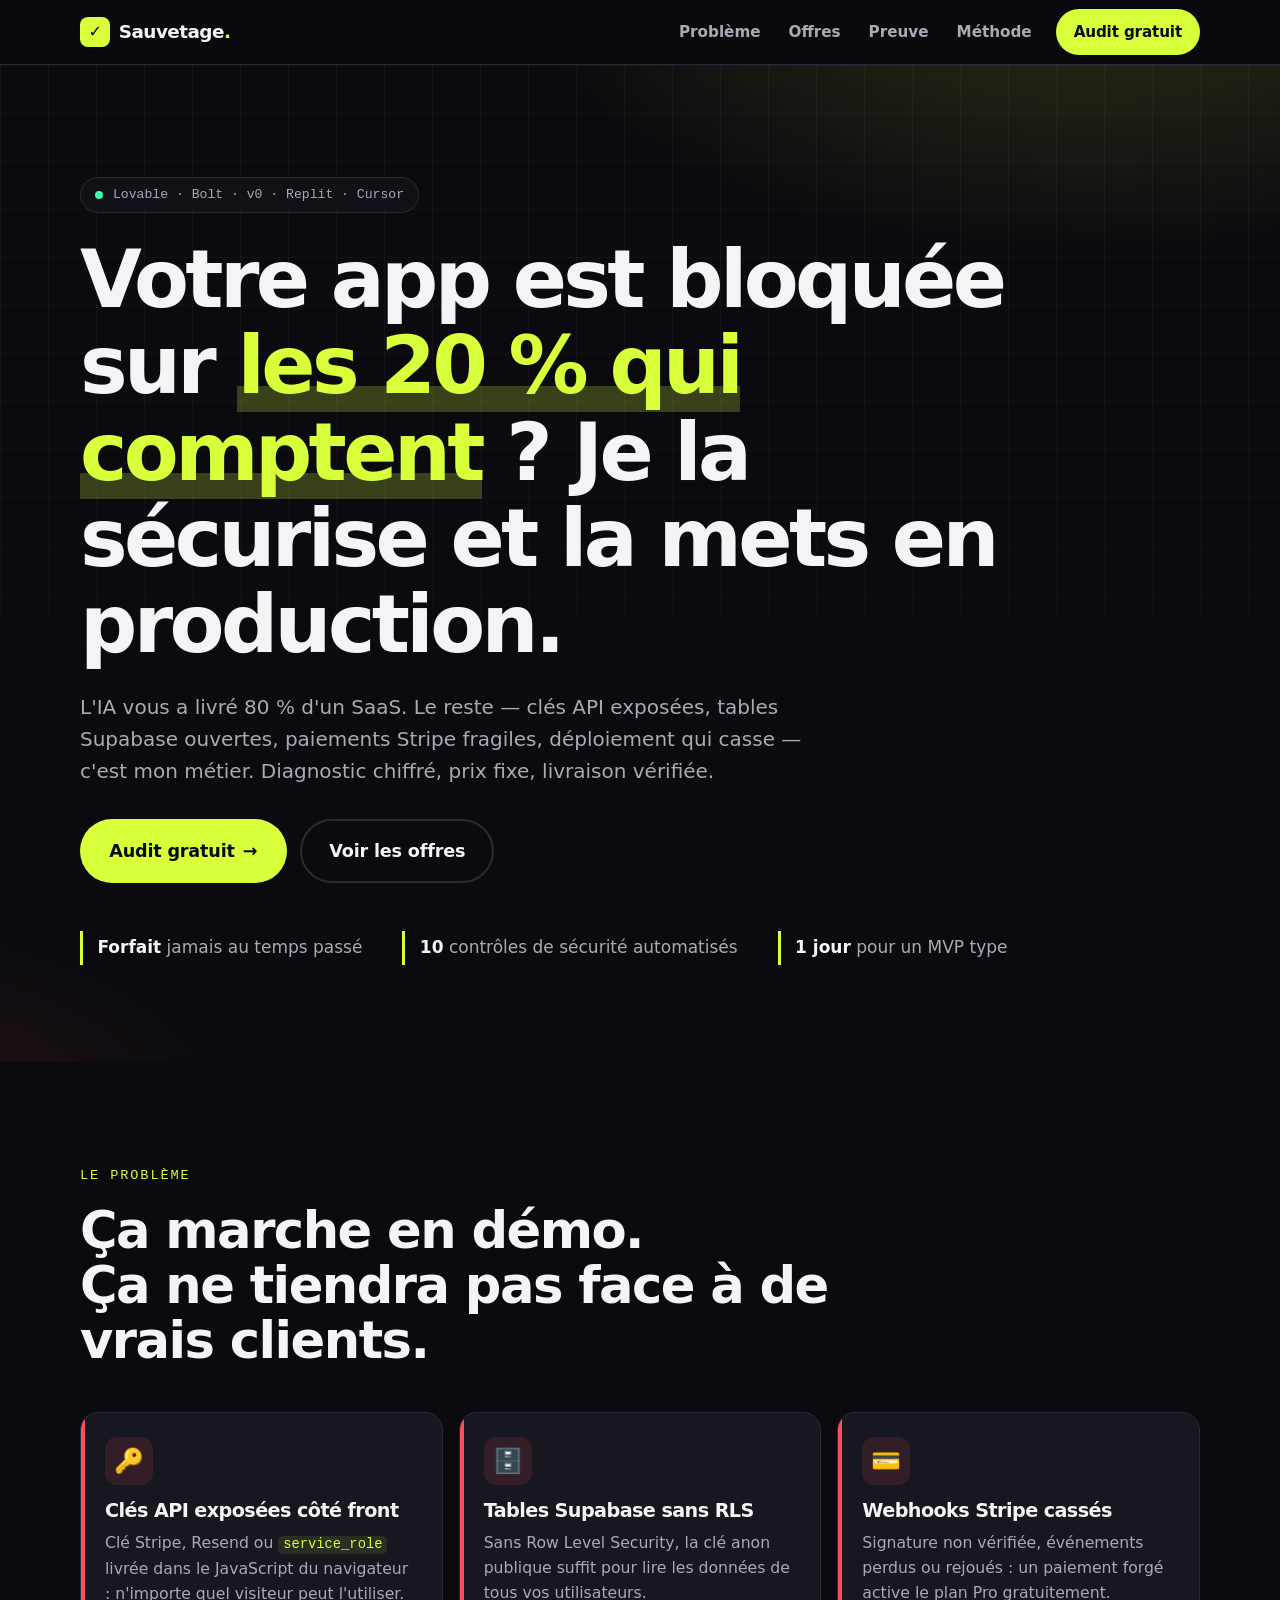
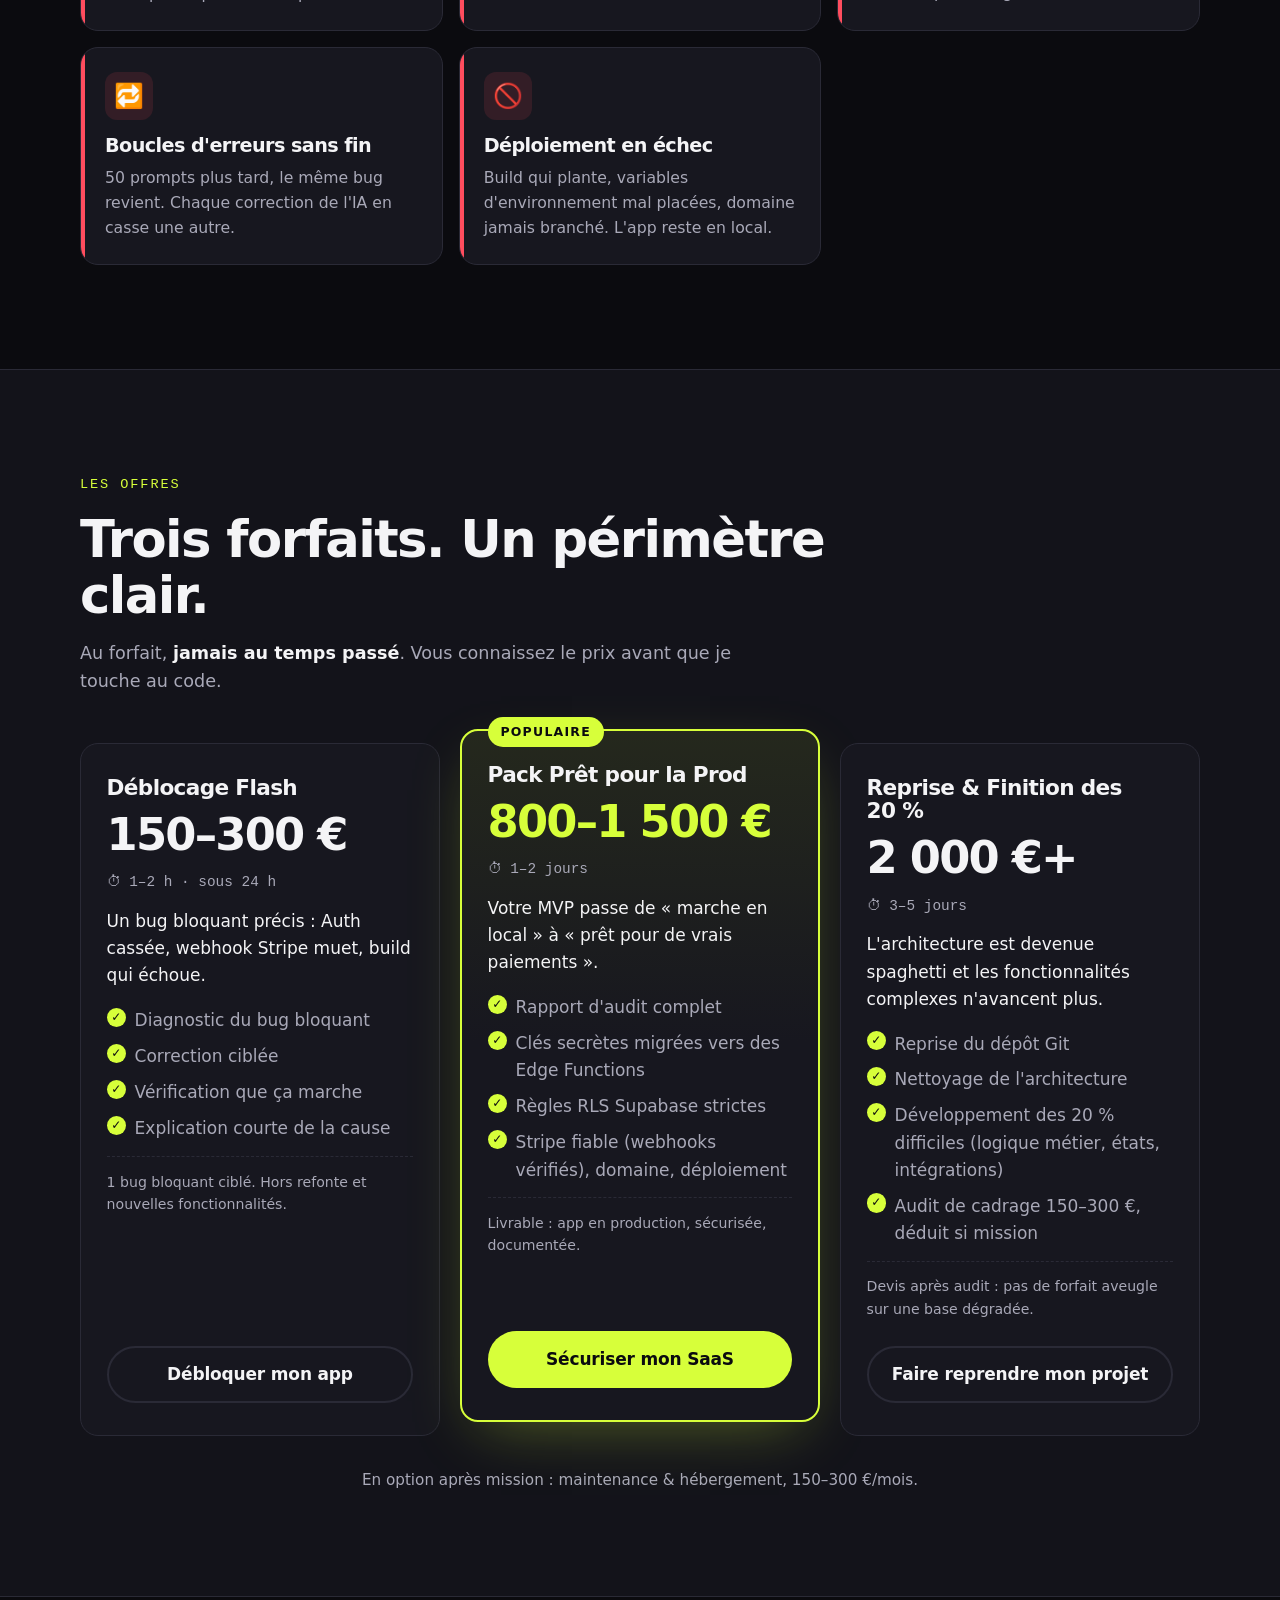
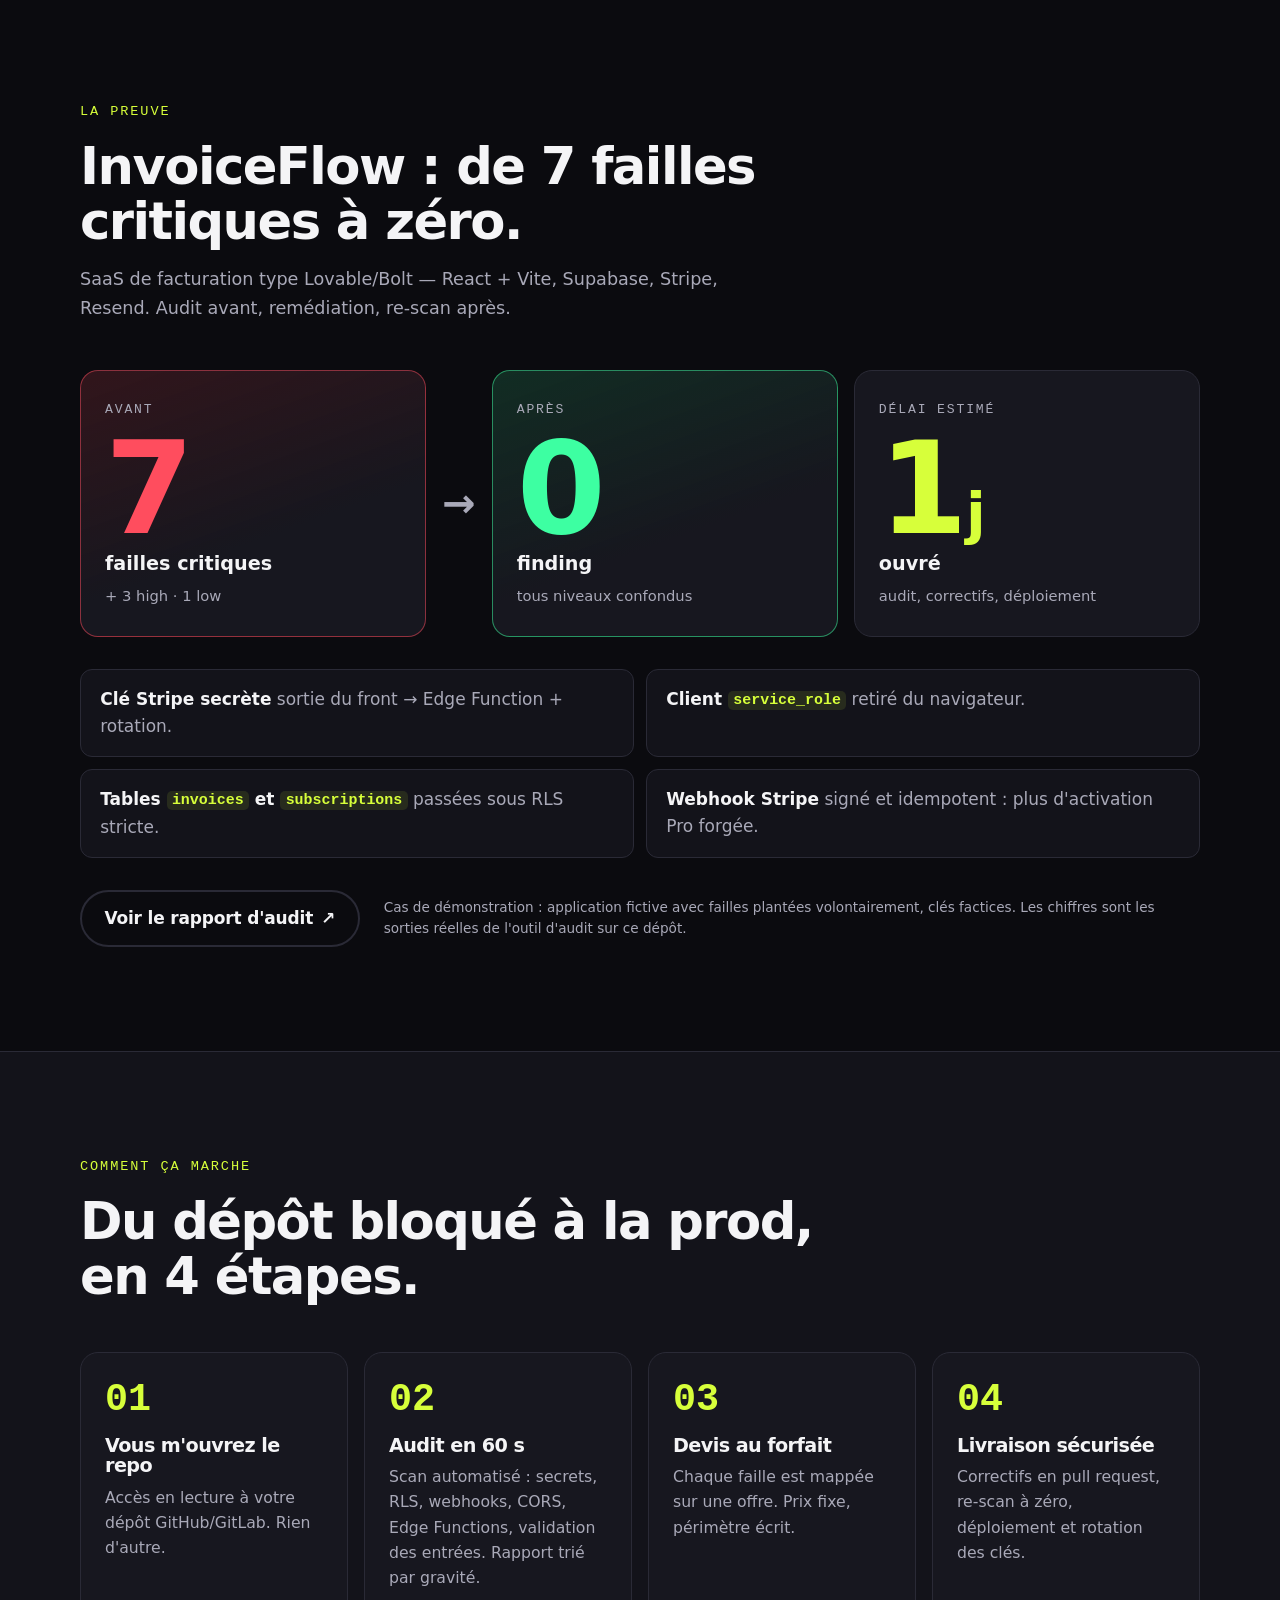
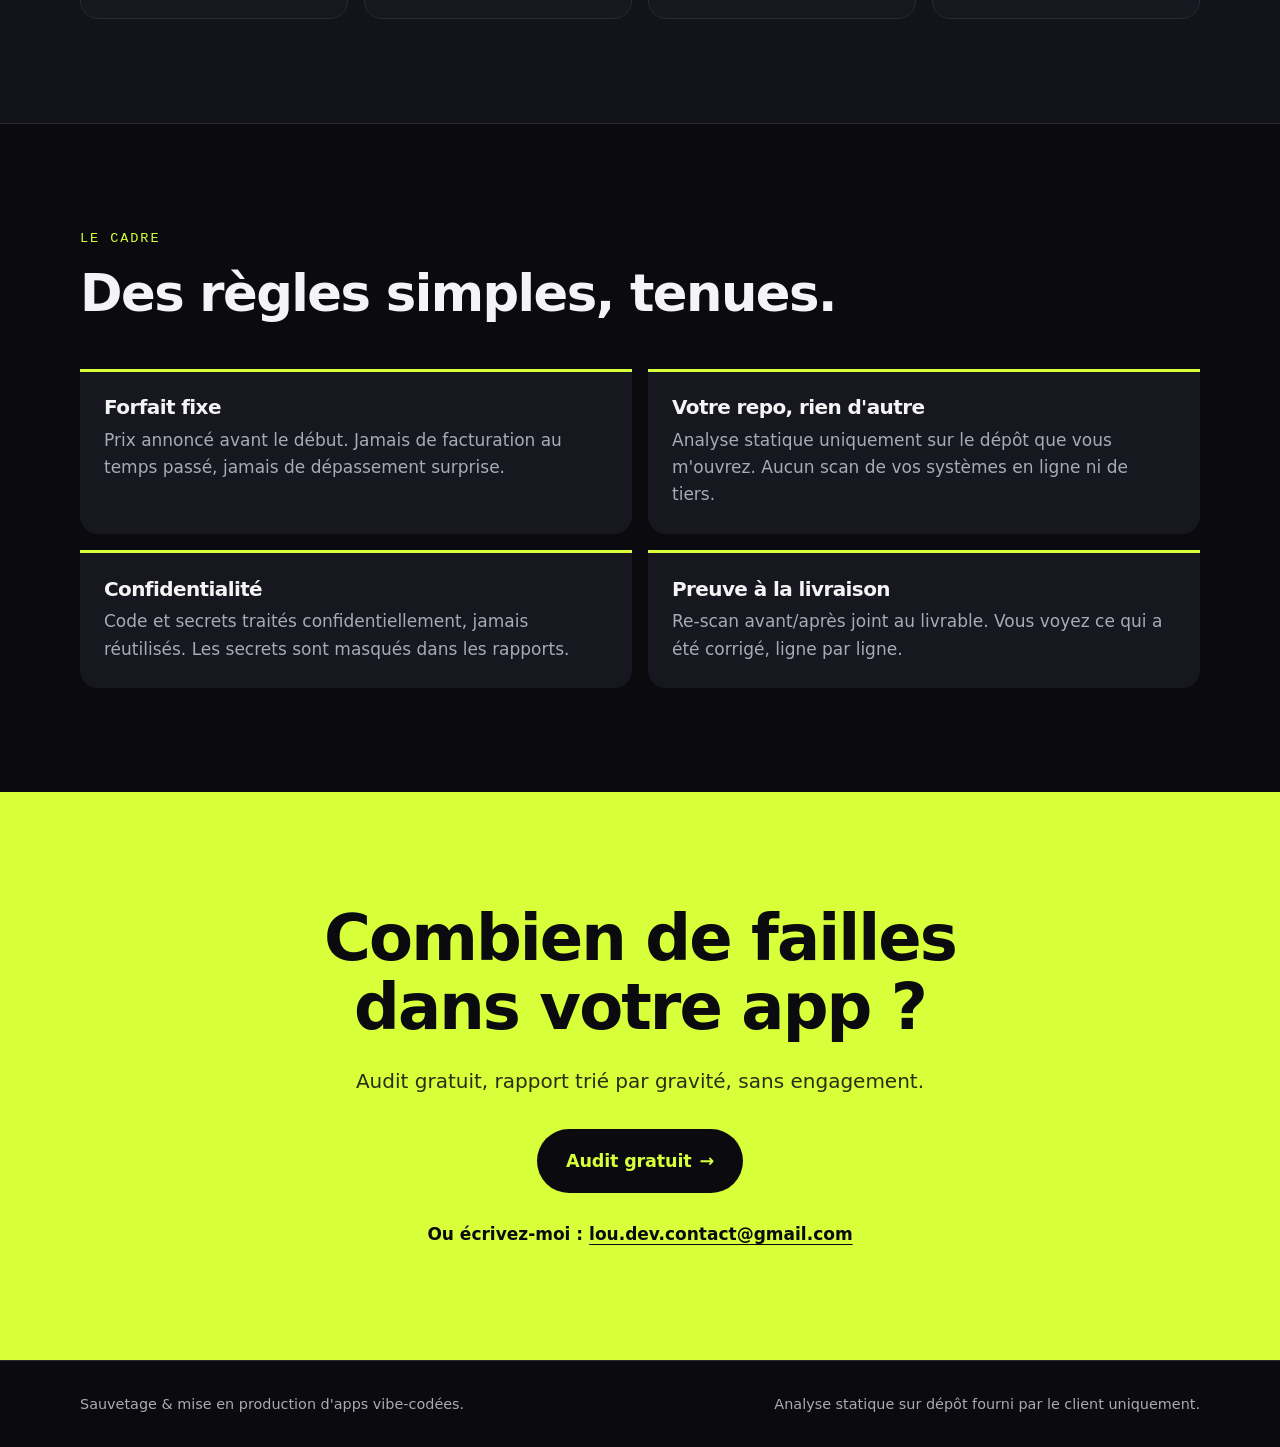
==== index.html @ 14f02f08 "deploy: landing Sauvetage" ====
<!doctype html>
<html lang="fr">
<head>
  <meta charset="utf-8">
  <meta name="viewport" content="width=device-width, initial-scale=1">
  <title>Sauvetage d'apps vibe-codées — sécurisation et mise en production</title>
  <meta name="description" content="Votre app Lovable, Bolt, v0 ou Replit est bloquée sur les 20 % finaux ? Clés API exposées, Supabase sans RLS, webhooks Stripe, déploiement : je la sécurise et la mets en production, au forfait.">
  <meta name="theme-color" content="#0b0b0f">
  <link rel="stylesheet" href="styles.css">
</head>
<body>
  <a class="skip" href="#main">Aller au contenu</a>

  <header class="topbar">
    <div class="wrap topbar__in">
      <a class="brand" href="#top" aria-label="Sauvetage, retour en haut">
        <span class="brand__mark" aria-hidden="true">✓</span>
        <span>Sauvetage<span class="brand__dot">.</span></span>
      </a>
      <nav class="nav" aria-label="Navigation principale">
        <a href="#probleme">Problème</a>
        <a href="#offres">Offres</a>
        <a href="#preuve">Preuve</a>
        <a href="#methode">Méthode</a>
      </nav>
      <a class="btn btn--primary btn--sm" href="scan/">Audit gratuit</a>
    </div>
  </header>

  <main id="main">
    <!-- 1. HERO -->
    <section class="hero" id="top" aria-labelledby="hero-title">
      <div class="wrap">
        <p class="eyebrow"><span class="pulse" aria-hidden="true"></span>Lovable · Bolt · v0 · Replit · Cursor</p>
        <h1 id="hero-title">Votre app est bloquée sur <span class="hl">les 20&nbsp;% qui comptent</span>&nbsp;? Je la sécurise et la mets en production.</h1>
        <p class="lead">L'IA vous a livré 80 % d'un SaaS. Le reste — clés API exposées, tables Supabase ouvertes, paiements Stripe fragiles, déploiement qui casse — c'est mon métier. Diagnostic chiffré, prix fixe, livraison vérifiée.</p>
        <div class="cta-row">
          <a class="btn btn--primary btn--lg" href="scan/">Audit gratuit <span aria-hidden="true">→</span></a>
          <a class="btn btn--ghost btn--lg" href="#offres">Voir les offres</a>
        </div>
        <ul class="hero__facts" aria-label="En bref">
          <li><strong>Forfait</strong> jamais au temps passé</li>
          <li><strong>10</strong> contrôles de sécurité automatisés</li>
          <li><strong>1 jour</strong> pour un MVP type</li>
        </ul>
      </div>
    </section>

    <!-- 2. PROBLÈME -->
    <section class="section" id="probleme" aria-labelledby="probleme-title">
      <div class="wrap">
        <p class="kicker">Le problème</p>
        <h2 id="probleme-title">Ça marche en démo.<br>Ça ne tiendra pas face à de vrais clients.</h2>
        <ul class="pains">
          <li class="pain">
            <span class="pain__icon" aria-hidden="true">🔑</span>
            <h3>Clés API exposées côté front</h3>
            <p>Clé Stripe, Resend ou <code>service_role</code> livrée dans le JavaScript du navigateur : n'importe quel visiteur peut l'utiliser.</p>
          </li>
          <li class="pain">
            <span class="pain__icon" aria-hidden="true">🗄️</span>
            <h3>Tables Supabase sans RLS</h3>
            <p>Sans Row Level Security, la clé anon publique suffit pour lire les données de tous vos utilisateurs.</p>
          </li>
          <li class="pain">
            <span class="pain__icon" aria-hidden="true">💳</span>
            <h3>Webhooks Stripe cassés</h3>
            <p>Signature non vérifiée, événements perdus ou rejoués : un paiement forgé active le plan Pro gratuitement.</p>
          </li>
          <li class="pain">
            <span class="pain__icon" aria-hidden="true">🔁</span>
            <h3>Boucles d'erreurs sans fin</h3>
            <p>50 prompts plus tard, le même bug revient. Chaque correction de l'IA en casse une autre.</p>
          </li>
          <li class="pain">
            <span class="pain__icon" aria-hidden="true">🚫</span>
            <h3>Déploiement en échec</h3>
            <p>Build qui plante, variables d'environnement mal placées, domaine jamais branché. L'app reste en local.</p>
          </li>
        </ul>
      </div>
    </section>

    <!-- 3. OFFRES -->
    <section class="section section--alt" id="offres" aria-labelledby="offres-title">
      <div class="wrap">
        <p class="kicker">Les offres</p>
        <h2 id="offres-title">Trois forfaits. Un périmètre clair.</h2>
        <p class="sub">Au forfait, <strong>jamais au temps passé</strong>. Vous connaissez le prix avant que je touche au code.</p>

        <div class="offers">
          <article class="offer" aria-labelledby="o1">
            <h3 id="o1" class="offer__name">Déblocage Flash</h3>
            <p class="offer__price">150–300&nbsp;€</p>
            <p class="offer__time"><span aria-hidden="true">⏱</span> 1–2 h · sous 24 h</p>
            <p class="offer__pitch">Un bug bloquant précis : Auth cassée, webhook Stripe muet, build qui échoue.</p>
            <ul class="checks">
              <li>Diagnostic du bug bloquant</li>
              <li>Correction ciblée</li>
              <li>Vérification que ça marche</li>
              <li>Explication courte de la cause</li>
            </ul>
            <p class="offer__note">1 bug bloquant ciblé. Hors refonte et nouvelles fonctionnalités.</p>
            <a class="btn btn--ghost btn--block" href="#contact">Débloquer mon app</a>
          </article>

          <article class="offer offer--featured" aria-labelledby="o2">
            <p class="badge">Populaire</p>
            <h3 id="o2" class="offer__name">Pack Prêt pour la Prod</h3>
            <p class="offer__price">800–1&nbsp;500&nbsp;€</p>
            <p class="offer__time"><span aria-hidden="true">⏱</span> 1–2 jours</p>
            <p class="offer__pitch">Votre MVP passe de « marche en local » à « prêt pour de vrais paiements ».</p>
            <ul class="checks">
              <li>Rapport d'audit complet</li>
              <li>Clés secrètes migrées vers des Edge Functions</li>
              <li>Règles RLS Supabase strictes</li>
              <li>Stripe fiable (webhooks vérifiés), domaine, déploiement</li>
            </ul>
            <p class="offer__note">Livrable : app en production, sécurisée, documentée.</p>
            <a class="btn btn--primary btn--block" href="#contact">Sécuriser mon SaaS</a>
          </article>

          <article class="offer" aria-labelledby="o3">
            <h3 id="o3" class="offer__name">Reprise &amp; Finition des 20&nbsp;%</h3>
            <p class="offer__price">2&nbsp;000&nbsp;€+</p>
            <p class="offer__time"><span aria-hidden="true">⏱</span> 3–5 jours</p>
            <p class="offer__pitch">L'architecture est devenue spaghetti et les fonctionnalités complexes n'avancent plus.</p>
            <ul class="checks">
              <li>Reprise du dépôt Git</li>
              <li>Nettoyage de l'architecture</li>
              <li>Développement des 20&nbsp;% difficiles (logique métier, états, intégrations)</li>
              <li>Audit de cadrage 150–300&nbsp;€, déduit si mission</li>
            </ul>
            <p class="offer__note">Devis après audit : pas de forfait aveugle sur une base dégradée.</p>
            <a class="btn btn--ghost btn--block" href="#contact">Faire reprendre mon projet</a>
          </article>
        </div>
        <p class="footnote">En option après mission : maintenance &amp; hébergement, 150–300&nbsp;€/mois.</p>
      </div>
    </section>

    <!-- 4. PREUVE -->
    <section class="section" id="preuve" aria-labelledby="preuve-title">
      <div class="wrap">
        <p class="kicker">La preuve</p>
        <h2 id="preuve-title">InvoiceFlow&nbsp;: de 7 failles critiques à zéro.</h2>
        <p class="sub">SaaS de facturation type Lovable/Bolt — React + Vite, Supabase, Stripe, Resend. Audit avant, remédiation, re-scan après.</p>

        <div class="proof">
          <div class="tile tile--bad">
            <p class="tile__label">Avant</p>
            <p class="tile__num">7</p>
            <p class="tile__cap">failles critiques</p>
            <p class="tile__more">+ 3 high · 1 low</p>
          </div>
          <div class="proof__arrow" aria-hidden="true">→</div>
          <div class="tile tile--good">
            <p class="tile__label">Après</p>
            <p class="tile__num">0</p>
            <p class="tile__cap">finding</p>
            <p class="tile__more">tous niveaux confondus</p>
          </div>
          <div class="tile tile--time">
            <p class="tile__label">Délai estimé</p>
            <p class="tile__num">1<span class="tile__unit">j</span></p>
            <p class="tile__cap">ouvré</p>
            <p class="tile__more">audit, correctifs, déploiement</p>
          </div>
        </div>

        <ul class="fixes">
          <li><strong>Clé Stripe secrète</strong> sortie du front → Edge Function + rotation.</li>
          <li><strong>Client <code>service_role</code></strong> retiré du navigateur.</li>
          <li><strong>Tables <code>invoices</code> et <code>subscriptions</code></strong> passées sous RLS stricte.</li>
          <li><strong>Webhook Stripe</strong> signé et idempotent : plus d'activation Pro forgée.</li>
        </ul>

        <div class="proof__foot">
          <a class="btn btn--ghost" href="./audit-example.html">Voir le rapport d'audit <span aria-hidden="true">↗</span></a>
          <p class="disclaimer">Cas de démonstration&nbsp;: application fictive avec failles plantées volontairement, clés factices. Les chiffres sont les sorties réelles de l'outil d'audit sur ce dépôt.</p>
        </div>
      </div>
    </section>

    <!-- 5. MÉTHODE -->
    <section class="section section--alt" id="methode" aria-labelledby="methode-title">
      <div class="wrap">
        <p class="kicker">Comment ça marche</p>
        <h2 id="methode-title">Du dépôt bloqué à la prod, en 4 étapes.</h2>
        <ol class="steps">
          <li class="step">
            <span class="step__n" aria-hidden="true">01</span>
            <h3>Vous m'ouvrez le repo</h3>
            <p>Accès en lecture à votre dépôt GitHub/GitLab. Rien d'autre.</p>
          </li>
          <li class="step">
            <span class="step__n" aria-hidden="true">02</span>
            <h3>Audit en 60&nbsp;s</h3>
            <p>Scan automatisé&nbsp;: secrets, RLS, webhooks, CORS, Edge Functions, validation des entrées. Rapport trié par gravité.</p>
          </li>
          <li class="step">
            <span class="step__n" aria-hidden="true">03</span>
            <h3>Devis au forfait</h3>
            <p>Chaque faille est mappée sur une offre. Prix fixe, périmètre écrit.</p>
          </li>
          <li class="step">
            <span class="step__n" aria-hidden="true">04</span>
            <h3>Livraison sécurisée</h3>
            <p>Correctifs en pull request, re-scan à zéro, déploiement et rotation des clés.</p>
          </li>
        </ol>
      </div>
    </section>

    <!-- 6. GARANTIES -->
    <section class="section" id="cadre" aria-labelledby="cadre-title">
      <div class="wrap">
        <p class="kicker">Le cadre</p>
        <h2 id="cadre-title">Des règles simples, tenues.</h2>
        <div class="guarantees">
          <div class="guarantee">
            <h3>Forfait fixe</h3>
            <p>Prix annoncé avant le début. Jamais de facturation au temps passé, jamais de dépassement surprise.</p>
          </div>
          <div class="guarantee">
            <h3>Votre repo, rien d'autre</h3>
            <p>Analyse statique uniquement sur le dépôt que vous m'ouvrez. Aucun scan de vos systèmes en ligne ni de tiers.</p>
          </div>
          <div class="guarantee">
            <h3>Confidentialité</h3>
            <p>Code et secrets traités confidentiellement, jamais réutilisés. Les secrets sont masqués dans les rapports.</p>
          </div>
          <div class="guarantee">
            <h3>Preuve à la livraison</h3>
            <p>Re-scan avant/après joint au livrable. Vous voyez ce qui a été corrigé, ligne par ligne.</p>
          </div>
        </div>
      </div>
    </section>

    <!-- 7. CTA FINAL -->
    <section class="final" id="contact" aria-labelledby="final-title">
      <div class="wrap final__in">
        <h2 id="final-title">Combien de failles dans votre app&nbsp;?</h2>
        <p class="lead">Audit gratuit, rapport trié par gravité, sans engagement.</p>
        <div class="cta-row cta-row--center">
          <a class="btn btn--dark btn--lg" href="scan/">Audit gratuit <span aria-hidden="true">→</span></a>
        </div>
        <p class="contact">Ou écrivez-moi&nbsp;: <a href="mailto:lou.dev.contact@gmail.com?subject=Sauvetage%20app">lou.dev.contact@gmail.com</a></p>
      </div>
    </section>
  </main>

  <footer class="footer">
    <div class="wrap footer__in">
      <p>Sauvetage &amp; mise en production d'apps vibe-codées.</p>
      <p>Analyse statique sur dépôt fourni par le client uniquement.</p>
    </div>
  </footer>
</body>
</html>
---- styles.css ----
/* Sauvetage — landing statique. Zéro dépendance externe, polices système. */

:root {
  --bg: #0b0b0f;
  --bg-2: #13131a;
  --card: #17171f;
  --line: #2a2a36;
  --text: #f4f4f6;
  --muted: #a9a9b8;
  --accent: #d7ff3a;
  --accent-ink: #0b0b0f;
  --bad: #ff4d5e;
  --good: #3dffa2;
  --radius: 18px;
  --wrap: 1160px;
  --font: "Inter", "Segoe UI Variable Display", "Segoe UI", system-ui, -apple-system, "Helvetica Neue", Roboto, Arial, sans-serif;
  --mono: ui-monospace, "Cascadia Code", "SF Mono", Consolas, monospace;
}

*, *::before, *::after { box-sizing: border-box; }

html { scroll-behavior: smooth; -webkit-text-size-adjust: 100%; }
@media (prefers-reduced-motion: reduce) {
  html { scroll-behavior: auto; }
  *, *::before, *::after { animation: none !important; transition: none !important; }
}

body {
  margin: 0;
  background: var(--bg);
  color: var(--text);
  font-family: var(--font);
  font-size: 1.0625rem;
  line-height: 1.6;
  -webkit-font-smoothing: antialiased;
}

h1, h2, h3 { line-height: 1.08; letter-spacing: -0.03em; margin: 0; }
p { margin: 0; }
a { color: inherit; }
code {
  font-family: var(--mono);
  font-size: 0.88em;
  background: rgba(215, 255, 58, 0.1);
  color: var(--accent);
  padding: 0.1em 0.35em;
  border-radius: 5px;
}

.wrap { width: 100%; max-width: var(--wrap); margin: 0 auto; padding: 0 1.25rem; }

.skip {
  position: absolute; left: 1rem; top: -4rem;
  background: var(--accent); color: var(--accent-ink);
  padding: 0.6rem 1rem; border-radius: 8px; font-weight: 700; z-index: 100;
}
.skip:focus { top: 1rem; }

:focus-visible { outline: 3px solid var(--accent); outline-offset: 3px; border-radius: 6px; }

/* ---------- Buttons ---------- */
.btn {
  display: inline-flex; align-items: center; justify-content: center; gap: 0.5rem;
  font-weight: 800; text-decoration: none; letter-spacing: -0.01em;
  border-radius: 999px; padding: 0.8rem 1.4rem; border: 2px solid transparent;
  transition: transform 0.15s ease, background-color 0.15s ease, border-color 0.15s ease;
}
.btn:hover { transform: translateY(-2px); }
.btn--primary { background: var(--accent); color: var(--accent-ink); }
.btn--primary:hover { background: #e6ff7a; }
.btn--ghost { border-color: var(--line); color: var(--text); background: transparent; }
.btn--ghost:hover { border-color: var(--accent); }
.btn--dark { background: var(--bg); color: var(--accent); }
.btn--dark:hover { background: #000; }
.btn--sm { padding: 0.55rem 1rem; font-size: 0.95rem; }
.btn--lg { padding: 1rem 1.7rem; font-size: 1.1rem; }
.btn--block { width: 100%; margin-top: auto; }

/* ---------- Top bar ---------- */
.topbar {
  position: sticky; top: 0; z-index: 50;
  background: rgba(11, 11, 15, 0.86);
  backdrop-filter: saturate(160%) blur(12px);
  -webkit-backdrop-filter: saturate(160%) blur(12px);
  border-bottom: 1px solid var(--line);
}
.topbar__in { display: flex; align-items: center; gap: 1rem; min-height: 64px; }
.brand { display: inline-flex; align-items: center; gap: 0.55rem; font-weight: 900; font-size: 1.15rem; text-decoration: none; letter-spacing: -0.03em; }
.brand__mark {
  display: grid; place-items: center; width: 30px; height: 30px; border-radius: 8px;
  background: var(--accent); color: var(--accent-ink); font-size: 1rem; font-weight: 900;
}
.brand__dot { color: var(--accent); }
.nav { display: none; margin-left: auto; gap: 1.75rem; }
.nav a { text-decoration: none; color: var(--muted); font-weight: 600; font-size: 0.95rem; }
.nav a:hover { color: var(--text); }
.topbar .btn { margin-left: auto; }
@media (min-width: 820px) {
  .nav { display: flex; }
  .topbar .btn { margin-left: 0.5rem; }
}

/* ---------- Hero ---------- */
.hero {
  position: relative; overflow: hidden;
  padding: 4.5rem 0 4rem;
  background:
    radial-gradient(60rem 30rem at 85% -10%, rgba(215, 255, 58, 0.16), transparent 60%),
    radial-gradient(40rem 25rem at -10% 110%, rgba(255, 77, 94, 0.12), transparent 60%),
    var(--bg);
}
.hero::after {
  content: ""; position: absolute; inset: 0; pointer-events: none;
  background-image:
    linear-gradient(rgba(255,255,255,0.035) 1px, transparent 1px),
    linear-gradient(90deg, rgba(255,255,255,0.035) 1px, transparent 1px);
  background-size: 48px 48px;
  mask-image: linear-gradient(to bottom, #000 30%, transparent 95%);
  -webkit-mask-image: linear-gradient(to bottom, #000 30%, transparent 95%);
}
.hero .wrap { position: relative; z-index: 1; }
.eyebrow {
  display: inline-flex; align-items: center; gap: 0.6rem;
  font-family: var(--mono); font-size: 0.82rem; color: var(--muted);
  border: 1px solid var(--line); border-radius: 999px; padding: 0.4rem 0.9rem;
  background: rgba(19, 19, 26, 0.7);
}
.pulse { width: 8px; height: 8px; border-radius: 50%; background: var(--good); box-shadow: 0 0 0 0 rgba(61,255,162,0.6); animation: pulse 2s infinite; }
@keyframes pulse { 70% { box-shadow: 0 0 0 10px rgba(61,255,162,0); } 100% { box-shadow: 0 0 0 0 rgba(61,255,162,0); } }

.hero h1 {
  margin-top: 1.5rem; max-width: 18ch;
  font-size: clamp(2.3rem, 7.2vw, 5rem); font-weight: 900; letter-spacing: -0.045em;
}
.hl {
  color: var(--accent);
  background: linear-gradient(transparent 72%, rgba(215, 255, 58, 0.22) 72%);
}
.lead { margin-top: 1.4rem; max-width: 60ch; font-size: clamp(1.05rem, 2vw, 1.25rem); color: var(--muted); }
.cta-row { display: flex; flex-wrap: wrap; gap: 0.85rem; margin-top: 2rem; }
.cta-row--center { justify-content: center; }
.hero__facts {
  list-style: none; padding: 0; margin: 3rem 0 0;
  display: grid; gap: 0.75rem; grid-template-columns: 1fr;
}
.hero__facts li { border-left: 3px solid var(--accent); padding: 0.2rem 0 0.2rem 0.9rem; color: var(--muted); }
.hero__facts strong { color: var(--text); font-weight: 800; }
@media (min-width: 700px) { .hero__facts { grid-template-columns: repeat(3, auto); justify-content: start; gap: 2.5rem; } }
@media (min-width: 900px) { .hero { padding: 7rem 0 6rem; } }

/* ---------- Sections ---------- */
.section { padding: 4.5rem 0; }
section[id] { scroll-margin-top: 72px; }
.section--alt { background: var(--bg-2); border-top: 1px solid var(--line); border-bottom: 1px solid var(--line); }
@media (min-width: 900px) { .section { padding: 6.5rem 0; } }
.kicker {
  font-family: var(--mono); font-size: 0.85rem; text-transform: uppercase; letter-spacing: 0.14em;
  color: var(--accent); margin-bottom: 1rem;
}
.section h2, .final h2 { font-size: clamp(1.9rem, 4.6vw, 3.2rem); font-weight: 900; max-width: 22ch; }
.sub { margin-top: 1rem; color: var(--muted); max-width: 62ch; font-size: 1.1rem; }
.sub strong { color: var(--text); }

/* ---------- Pains ---------- */
.pains { list-style: none; padding: 0; margin: 2.75rem 0 0; display: grid; gap: 1rem; grid-template-columns: 1fr; }
@media (min-width: 640px) { .pains { grid-template-columns: repeat(2, 1fr); } }
@media (min-width: 1000px) { .pains { grid-template-columns: repeat(3, 1fr); } }
.pain {
  background: var(--card); border: 1px solid var(--line); border-radius: var(--radius);
  padding: 1.5rem; position: relative; overflow: hidden;
}
.pain::before { content: ""; position: absolute; inset: 0 auto 0 0; width: 4px; background: var(--bad); }
.pain__icon {
  display: grid; place-items: center; width: 48px; height: 48px; border-radius: 12px;
  background: rgba(255, 77, 94, 0.12); font-size: 1.5rem; margin-bottom: 1rem;
}
.pain h3 { font-size: 1.2rem; font-weight: 800; }
.pain p { margin-top: 0.5rem; color: var(--muted); font-size: 0.98rem; }

/* ---------- Offers ---------- */
.offers { display: grid; gap: 1.25rem; margin-top: 3rem; grid-template-columns: 1fr; align-items: stretch; }
@media (min-width: 960px) { .offers { grid-template-columns: repeat(3, 1fr); } }
.offer {
  display: flex; flex-direction: column; gap: 0.85rem;
  background: var(--card); border: 1px solid var(--line); border-radius: var(--radius);
  padding: 2rem 1.6rem; position: relative;
}
.offer--featured {
  border: 2px solid var(--accent);
  background: linear-gradient(180deg, rgba(215, 255, 58, 0.09), var(--card) 45%);
  box-shadow: 0 20px 60px -20px rgba(215, 255, 58, 0.35);
}
@media (min-width: 960px) { .offer--featured { transform: translateY(-14px); } }
.badge {
  position: absolute; top: -14px; left: 1.6rem;
  background: var(--accent); color: var(--accent-ink);
  font-weight: 900; font-size: 0.78rem; text-transform: uppercase; letter-spacing: 0.1em;
  padding: 0.3rem 0.8rem; border-radius: 999px;
}
.offer__name { font-size: 1.35rem; font-weight: 900; }
.offer__price { font-size: clamp(2.2rem, 5vw, 2.8rem); font-weight: 900; letter-spacing: -0.04em; line-height: 1; }
.offer--featured .offer__price { color: var(--accent); }
.offer__time { font-family: var(--mono); font-size: 0.9rem; color: var(--muted); }
.offer__pitch { color: var(--text); }
.checks { list-style: none; padding: 0; margin: 0.25rem 0 0; display: grid; gap: 0.55rem; }
.checks li { position: relative; padding-left: 1.75rem; color: var(--muted); }
.checks li::before {
  content: "✓"; position: absolute; left: 0; top: 0.05em;
  width: 1.2rem; height: 1.2rem; display: grid; place-items: center;
  font-size: 0.75rem; font-weight: 900; border-radius: 50%;
  background: var(--accent); color: var(--accent-ink);
}
.offer__note { font-size: 0.88rem; color: var(--muted); border-top: 1px dashed var(--line); padding-top: 0.85rem; margin-bottom: 0.75rem; }
.footnote { margin-top: 2rem; color: var(--muted); font-size: 0.95rem; text-align: center; }

/* ---------- Proof ---------- */
.proof { display: grid; gap: 1rem; margin-top: 3rem; grid-template-columns: 1fr; align-items: center; }
@media (min-width: 820px) { .proof { grid-template-columns: 1fr auto 1fr 1fr; } }
.proof__arrow { font-size: 2.5rem; font-weight: 900; color: var(--muted); text-align: center; transform: rotate(90deg); }
@media (min-width: 820px) { .proof__arrow { transform: none; } }
.tile {
  border-radius: var(--radius); padding: 1.75rem 1.5rem; border: 1px solid var(--line); background: var(--card);
}
.tile__label { font-family: var(--mono); font-size: 0.82rem; text-transform: uppercase; letter-spacing: 0.14em; color: var(--muted); }
.tile__num { font-size: clamp(5rem, 14vw, 8rem); font-weight: 900; line-height: 0.95; letter-spacing: -0.06em; margin-top: 0.5rem; }
.tile__unit { font-size: 0.45em; letter-spacing: 0; margin-left: 0.1em; }
.tile__cap { font-size: 1.2rem; font-weight: 800; }
.tile__more { color: var(--muted); font-size: 0.92rem; margin-top: 0.25rem; }
.tile--bad { border-color: rgba(255, 77, 94, 0.5); background: linear-gradient(160deg, rgba(255, 77, 94, 0.16), var(--card) 60%); }
.tile--bad .tile__num { color: var(--bad); }
.tile--good { border-color: rgba(61, 255, 162, 0.5); background: linear-gradient(160deg, rgba(61, 255, 162, 0.14), var(--card) 60%); }
.tile--good .tile__num { color: var(--good); }
.tile--time .tile__num { color: var(--accent); }

.fixes { list-style: none; padding: 0; margin: 2rem 0 0; display: grid; gap: 0.75rem; grid-template-columns: 1fr; }
@media (min-width: 820px) { .fixes { grid-template-columns: repeat(2, 1fr); } }
.fixes li { padding: 1rem 1.2rem; border: 1px solid var(--line); border-radius: 12px; color: var(--muted); background: var(--bg-2); }
.fixes strong { color: var(--text); }
.proof__foot { margin-top: 2rem; display: flex; flex-wrap: wrap; gap: 1rem 1.5rem; align-items: center; }
.disclaimer { flex: 1 1 320px; font-size: 0.85rem; color: var(--muted); }

/* ---------- Steps ---------- */
.steps { list-style: none; padding: 0; margin: 3rem 0 0; display: grid; gap: 1rem; grid-template-columns: 1fr; counter-reset: none; }
@media (min-width: 700px) { .steps { grid-template-columns: repeat(2, 1fr); } }
@media (min-width: 1000px) { .steps { grid-template-columns: repeat(4, 1fr); } }
.step { padding: 1.75rem 1.5rem; border-radius: var(--radius); background: var(--card); border: 1px solid var(--line); }
.step__n { display: block; font-family: var(--mono); font-weight: 700; font-size: 2.4rem; color: var(--accent); line-height: 1; margin-bottom: 1rem; }
.step h3 { font-size: 1.2rem; font-weight: 800; }
.step p { margin-top: 0.5rem; color: var(--muted); font-size: 0.98rem; }

/* ---------- Guarantees ---------- */
.guarantees { display: grid; gap: 1rem; margin-top: 3rem; grid-template-columns: 1fr; }
@media (min-width: 700px) { .guarantees { grid-template-columns: repeat(2, 1fr); } }
.guarantee { padding: 1.6rem 1.5rem; border-top: 3px solid var(--accent); background: var(--card); border-radius: 0 0 var(--radius) var(--radius); }
.guarantee h3 { font-size: 1.25rem; font-weight: 900; }
.guarantee p { margin-top: 0.5rem; color: var(--muted); }

/* ---------- Final CTA ---------- */
.final { background: var(--accent); color: var(--accent-ink); padding: 5rem 0; text-align: center; }
@media (min-width: 900px) { .final { padding: 7rem 0; } }
.final__in { display: flex; flex-direction: column; align-items: center; }
.final h2 { font-size: clamp(2.2rem, 6vw, 4rem); max-width: 18ch; }
.final .lead { color: #2b2f12; margin-left: auto; margin-right: auto; }
.contact { margin-top: 1.75rem; font-weight: 600; }
.contact a { font-weight: 800; text-underline-offset: 4px; }
.final :focus-visible { outline-color: var(--accent-ink); }

/* ---------- Footer ---------- */
.footer { border-top: 1px solid var(--line); padding: 2rem 0; color: var(--muted); font-size: 0.9rem; }
.footer__in { display: flex; flex-wrap: wrap; gap: 0.5rem 2rem; justify-content: space-between; }
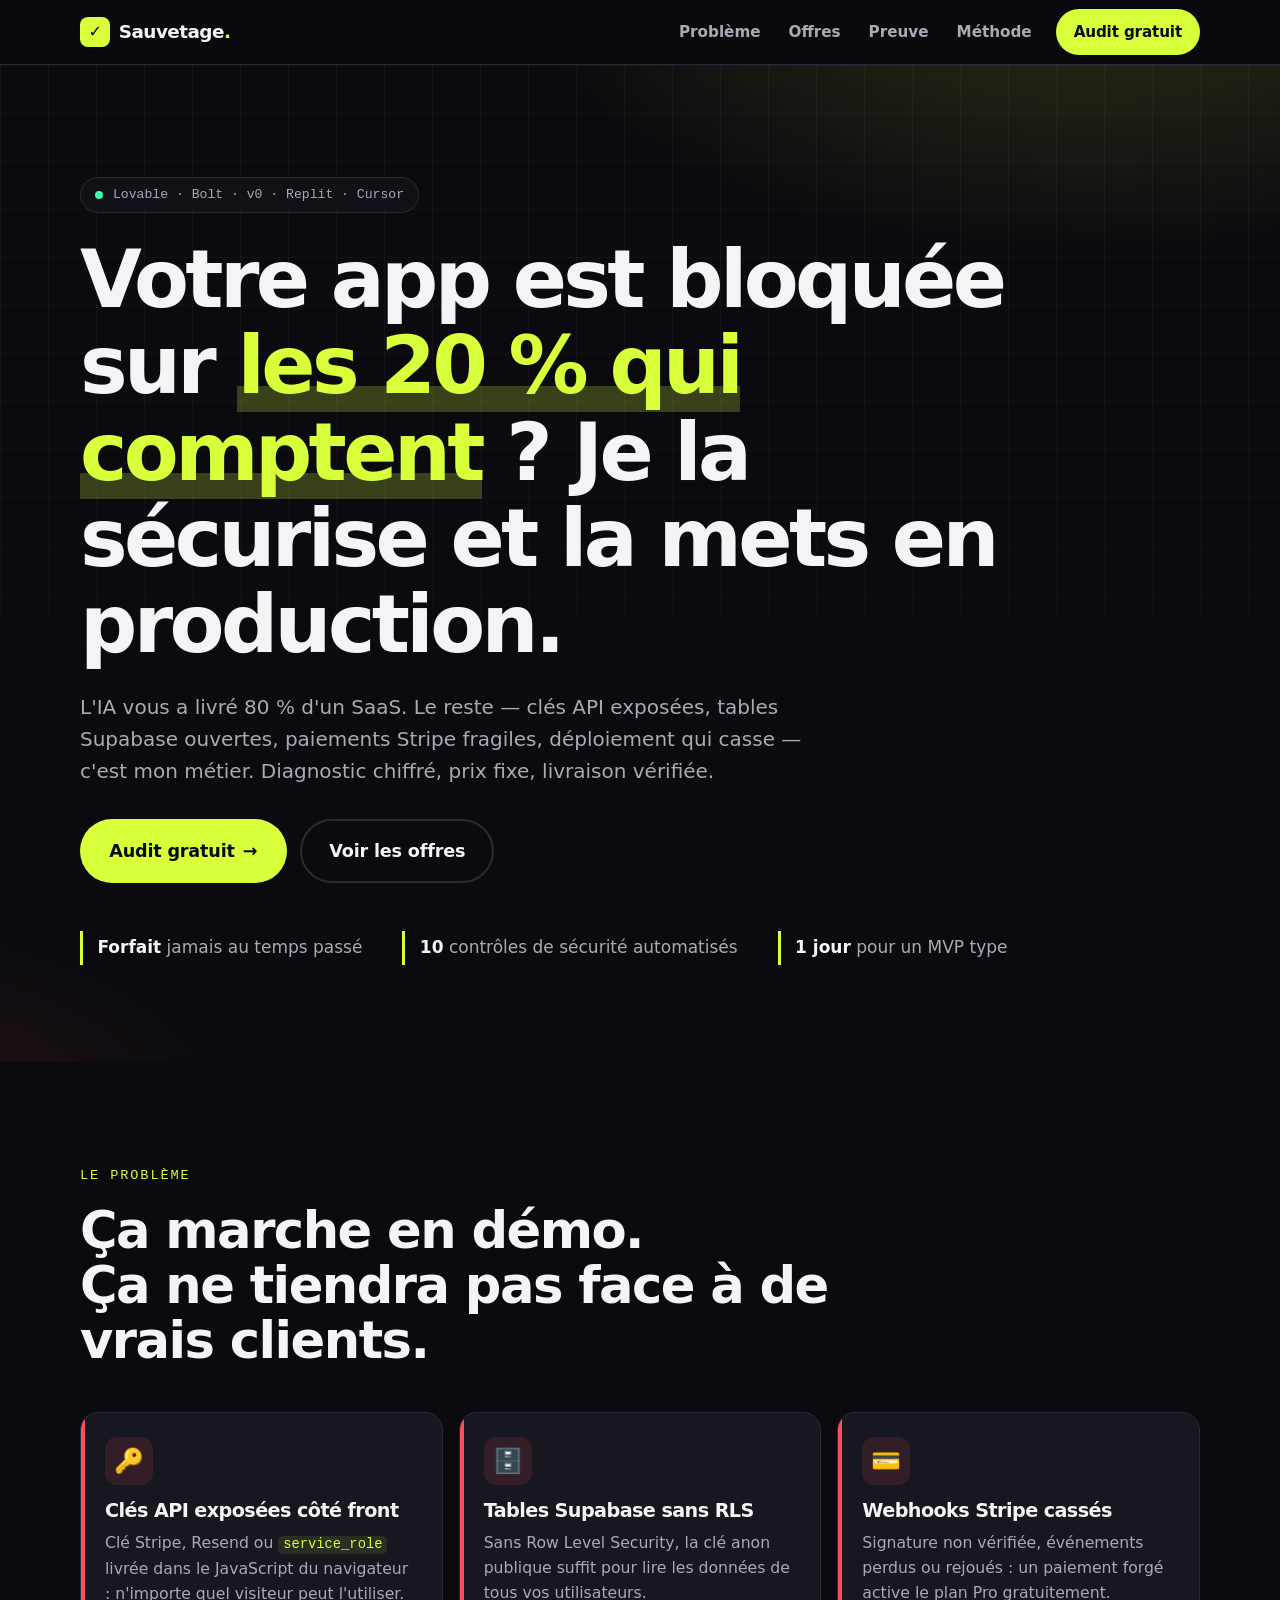
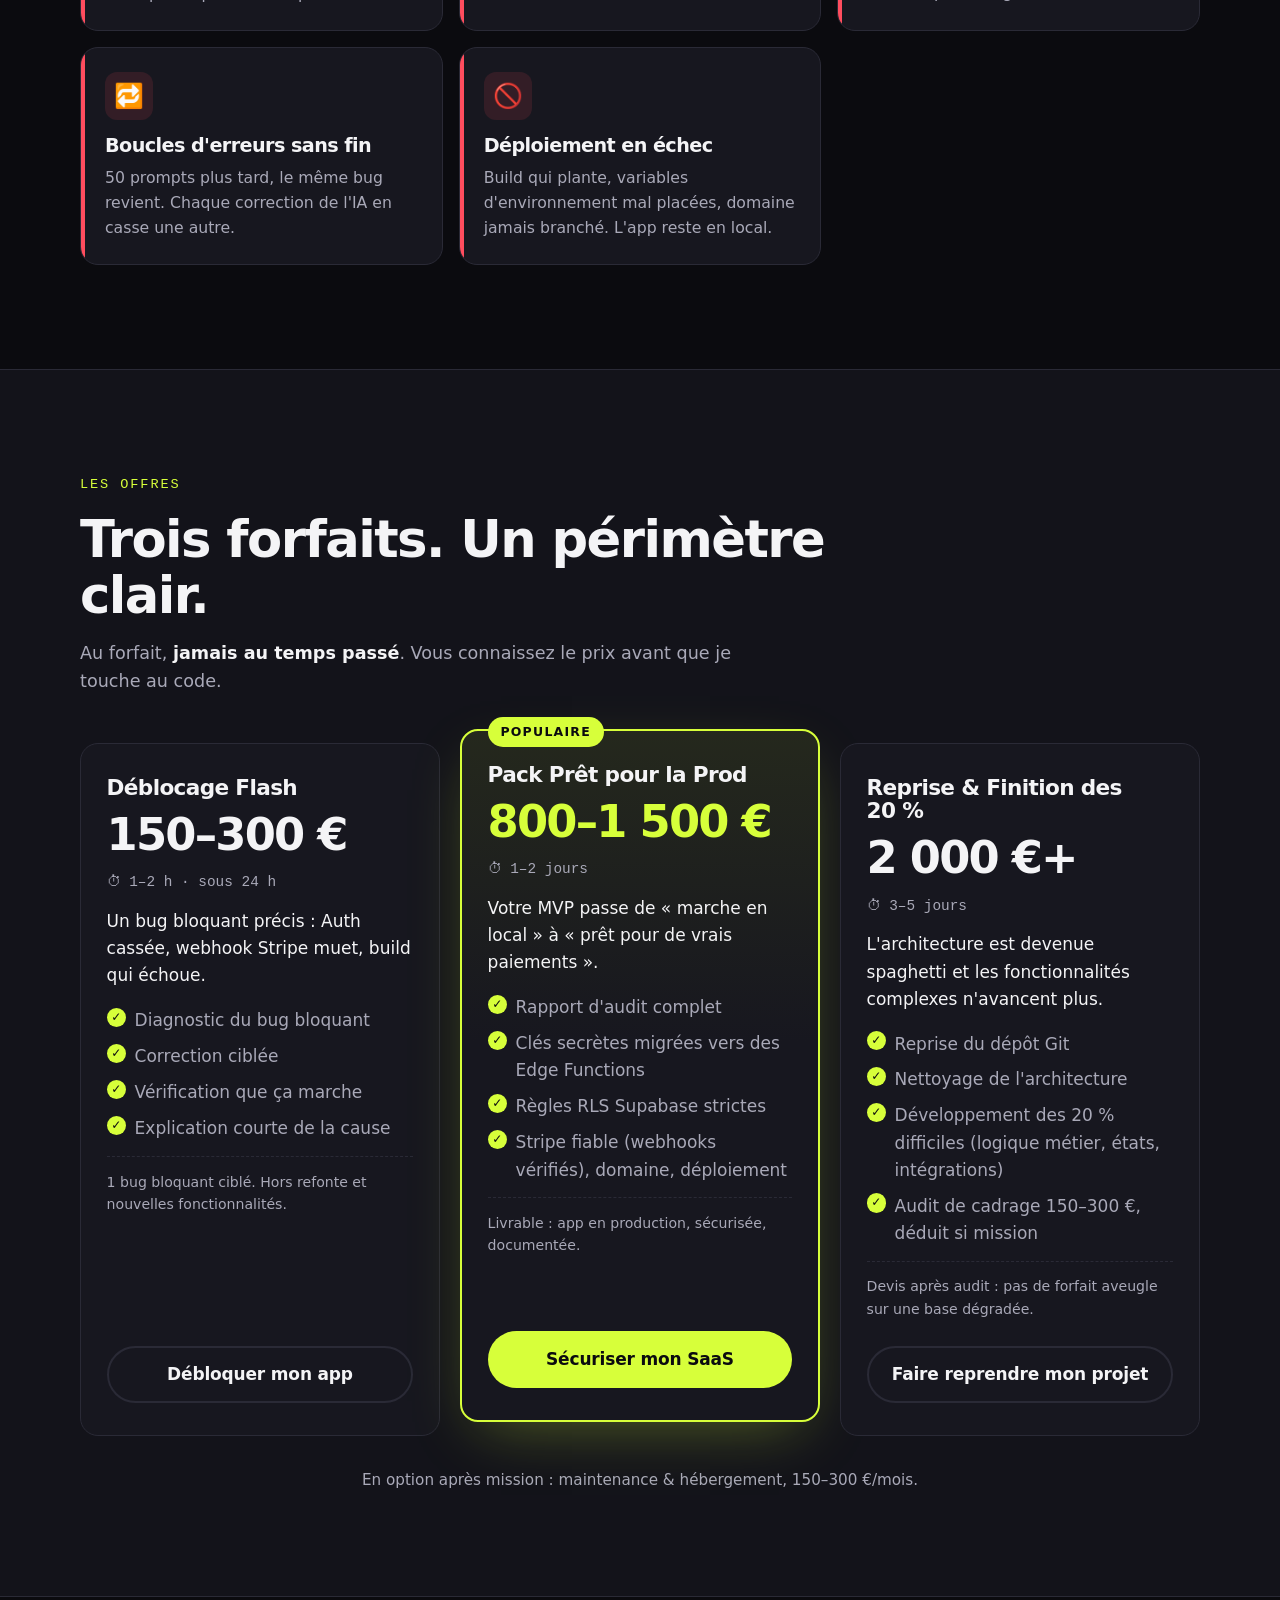
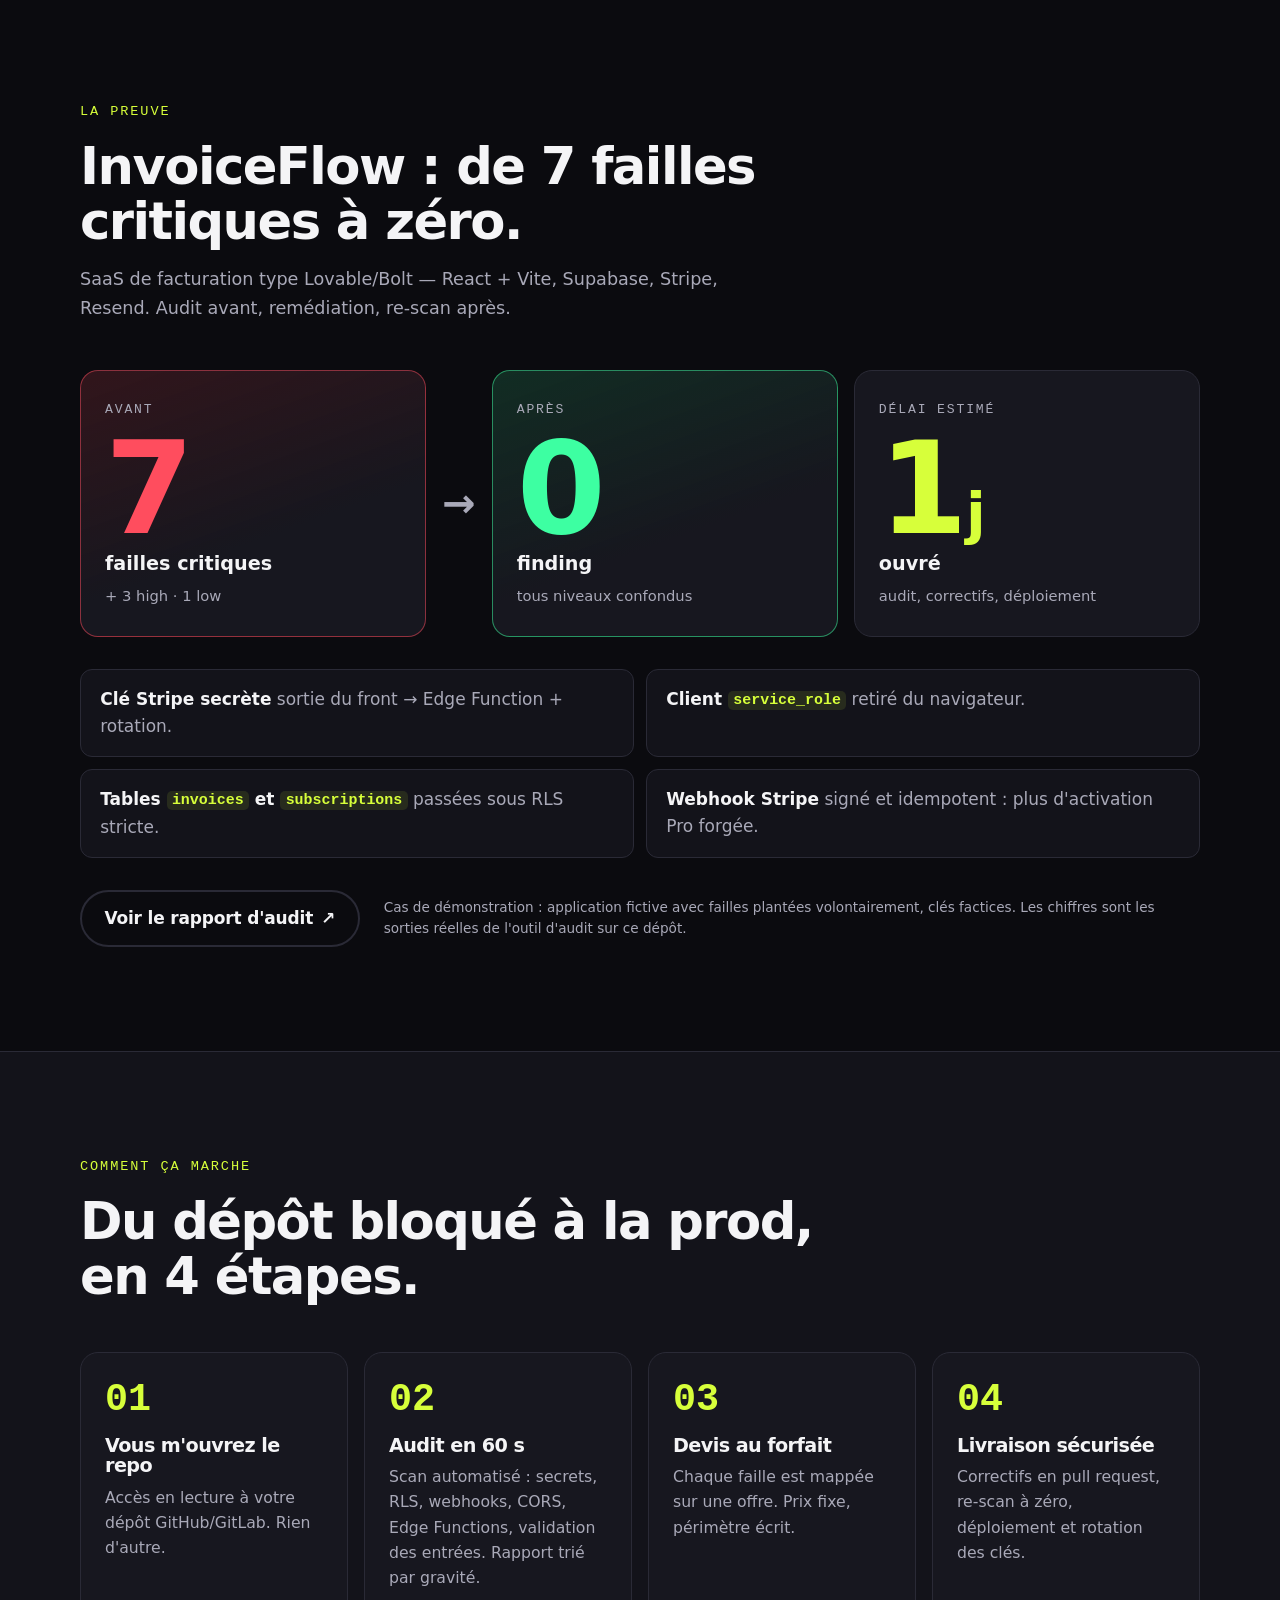
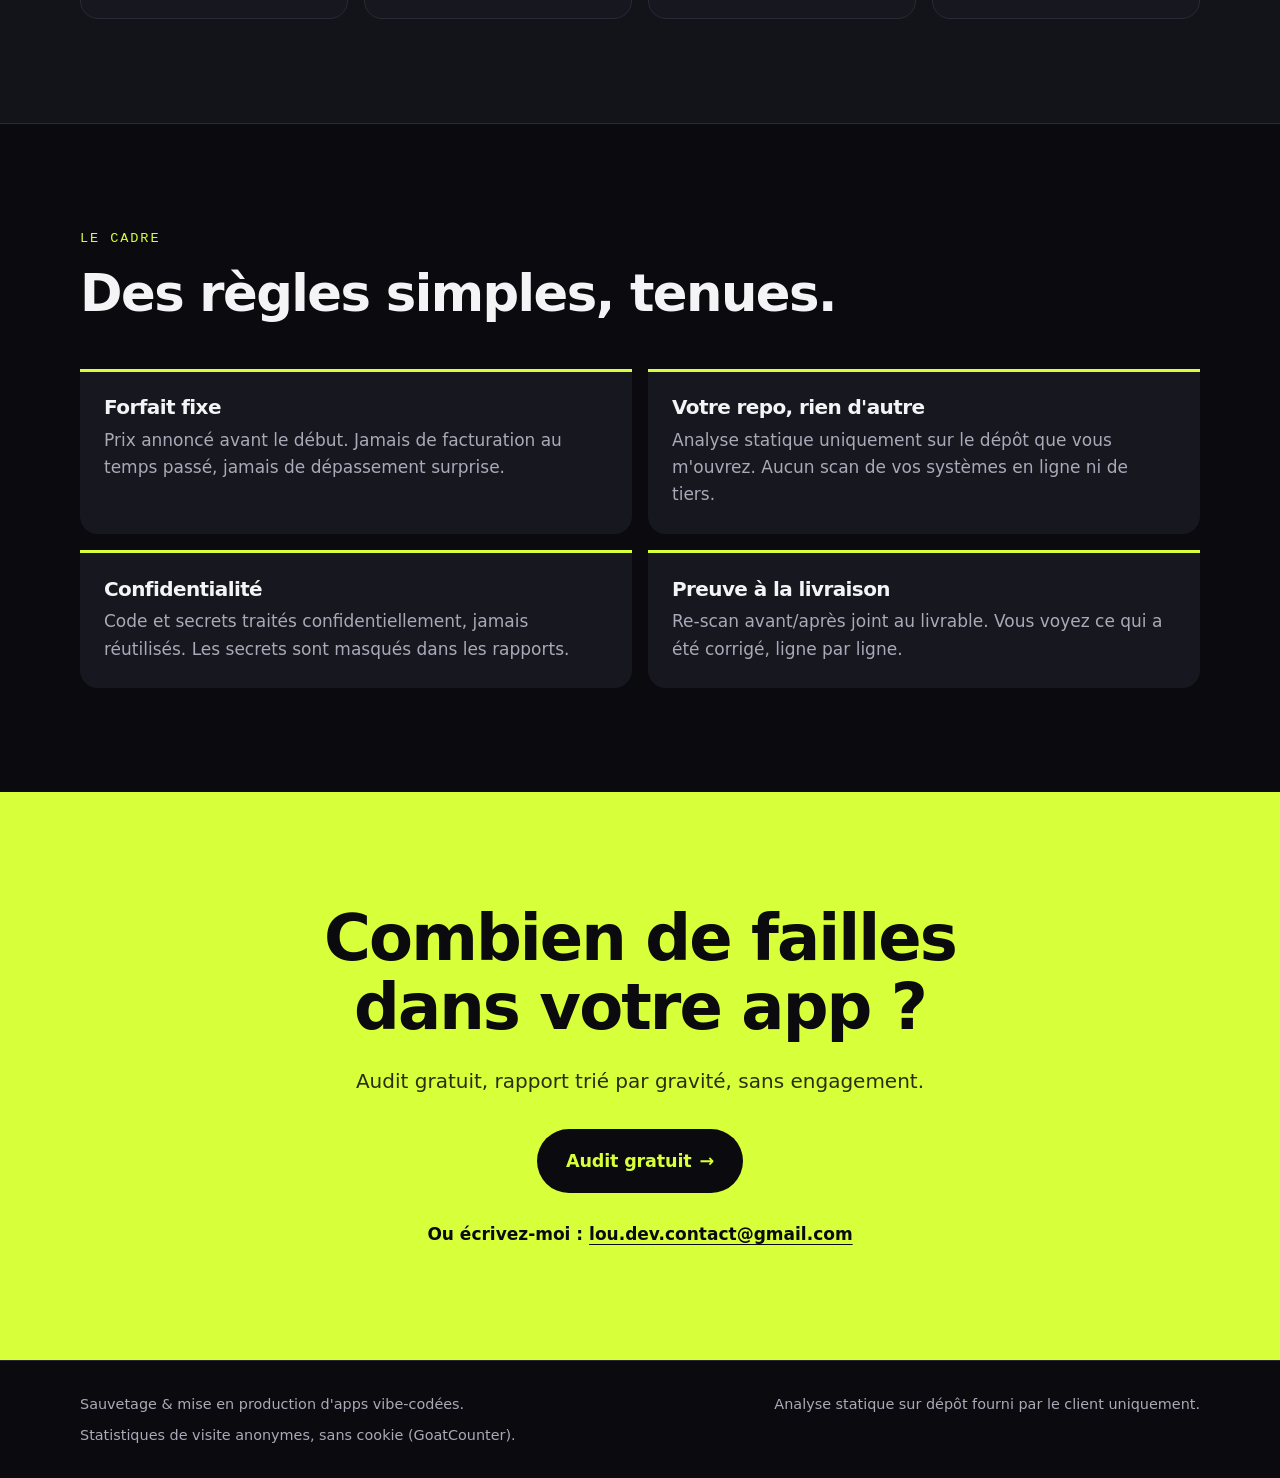
==== commit 01456d59: "deploy: landing 988cf77" ====
--- a/index.html
+++ b/index.html
@@ -23,7 +23,7 @@
         <a href="#preuve">Preuve</a>
         <a href="#methode">Méthode</a>
       </nav>
-      <a class="btn btn--primary btn--sm" href="scan/">Audit gratuit</a>
+      <a data-goatcounter-click="audit-header" class="btn btn--primary btn--sm" href="scan/">Audit gratuit</a>
     </div>
   </header>
 
@@ -35,8 +35,8 @@
         <h1 id="hero-title">Votre app est bloquée sur <span class="hl">les 20&nbsp;% qui comptent</span>&nbsp;? Je la sécurise et la mets en production.</h1>
         <p class="lead">L'IA vous a livré 80 % d'un SaaS. Le reste — clés API exposées, tables Supabase ouvertes, paiements Stripe fragiles, déploiement qui casse — c'est mon métier. Diagnostic chiffré, prix fixe, livraison vérifiée.</p>
         <div class="cta-row">
-          <a class="btn btn--primary btn--lg" href="scan/">Audit gratuit <span aria-hidden="true">→</span></a>
-          <a class="btn btn--ghost btn--lg" href="#offres">Voir les offres</a>
+          <a data-goatcounter-click="audit-hero" class="btn btn--primary btn--lg" href="scan/">Audit gratuit <span aria-hidden="true">→</span></a>
+          <a data-goatcounter-click="voir-offres-hero" class="btn btn--ghost btn--lg" href="#offres">Voir les offres</a>
         </div>
         <ul class="hero__facts" aria-label="En bref">
           <li><strong>Forfait</strong> jamais au temps passé</li>
@@ -101,7 +101,7 @@
               <li>Explication courte de la cause</li>
             </ul>
             <p class="offer__note">1 bug bloquant ciblé. Hors refonte et nouvelles fonctionnalités.</p>
-            <a class="btn btn--ghost btn--block" href="#contact">Débloquer mon app</a>
+            <a data-goatcounter-click="offre-flash" class="btn btn--ghost btn--block" href="#contact">Débloquer mon app</a>
           </article>
 
           <article class="offer offer--featured" aria-labelledby="o2">
@@ -117,7 +117,7 @@
               <li>Stripe fiable (webhooks vérifiés), domaine, déploiement</li>
             </ul>
             <p class="offer__note">Livrable : app en production, sécurisée, documentée.</p>
-            <a class="btn btn--primary btn--block" href="#contact">Sécuriser mon SaaS</a>
+            <a data-goatcounter-click="offre-prod" class="btn btn--primary btn--block" href="#contact">Sécuriser mon SaaS</a>
           </article>
 
           <article class="offer" aria-labelledby="o3">
@@ -132,7 +132,7 @@
               <li>Audit de cadrage 150–300&nbsp;€, déduit si mission</li>
             </ul>
             <p class="offer__note">Devis après audit : pas de forfait aveugle sur une base dégradée.</p>
-            <a class="btn btn--ghost btn--block" href="#contact">Faire reprendre mon projet</a>
+            <a data-goatcounter-click="offre-reprise" class="btn btn--ghost btn--block" href="#contact">Faire reprendre mon projet</a>
           </article>
         </div>
         <p class="footnote">En option après mission : maintenance &amp; hébergement, 150–300&nbsp;€/mois.</p>
@@ -176,7 +176,7 @@
         </ul>
 
         <div class="proof__foot">
-          <a class="btn btn--ghost" href="./audit-example.html">Voir le rapport d'audit <span aria-hidden="true">↗</span></a>
+          <a data-goatcounter-click="rapport-demo" class="btn btn--ghost" href="./audit-example.html">Voir le rapport d'audit <span aria-hidden="true">↗</span></a>
           <p class="disclaimer">Cas de démonstration&nbsp;: application fictive avec failles plantées volontairement, clés factices. Les chiffres sont les sorties réelles de l'outil d'audit sur ce dépôt.</p>
         </div>
       </div>
@@ -244,9 +244,9 @@
         <h2 id="final-title">Combien de failles dans votre app&nbsp;?</h2>
         <p class="lead">Audit gratuit, rapport trié par gravité, sans engagement.</p>
         <div class="cta-row cta-row--center">
-          <a class="btn btn--dark btn--lg" href="scan/">Audit gratuit <span aria-hidden="true">→</span></a>
-        </div>
-        <p class="contact">Ou écrivez-moi&nbsp;: <a href="mailto:lou.dev.contact@gmail.com?subject=Sauvetage%20app">lou.dev.contact@gmail.com</a></p>
+          <a data-goatcounter-click="audit-bas" class="btn btn--dark btn--lg" href="scan/">Audit gratuit <span aria-hidden="true">→</span></a>
+        </div>
+        <p class="contact">Ou écrivez-moi&nbsp;: <a data-goatcounter-click="contact-email" href="mailto:lou.dev.contact@gmail.com?subject=Sauvetage%20app">lou.dev.contact@gmail.com</a></p>
       </div>
     </section>
   </main>
@@ -255,7 +255,10 @@
     <div class="wrap footer__in">
       <p>Sauvetage &amp; mise en production d'apps vibe-codées.</p>
       <p>Analyse statique sur dépôt fourni par le client uniquement.</p>
+      <p>Statistiques de visite anonymes, sans cookie (GoatCounter).</p>
     </div>
   </footer>
+  <!-- Compteur de visites anonyme, sans cookie (GoatCounter) : pas de bandeau RGPD requis. ?ref= des liens partagés = source. -->
+  <script data-goatcounter="https://lou-sauvetage.goatcounter.com/count" async src="https://gc.zgo.at/count.js"></script>
 </body>
 </html>
